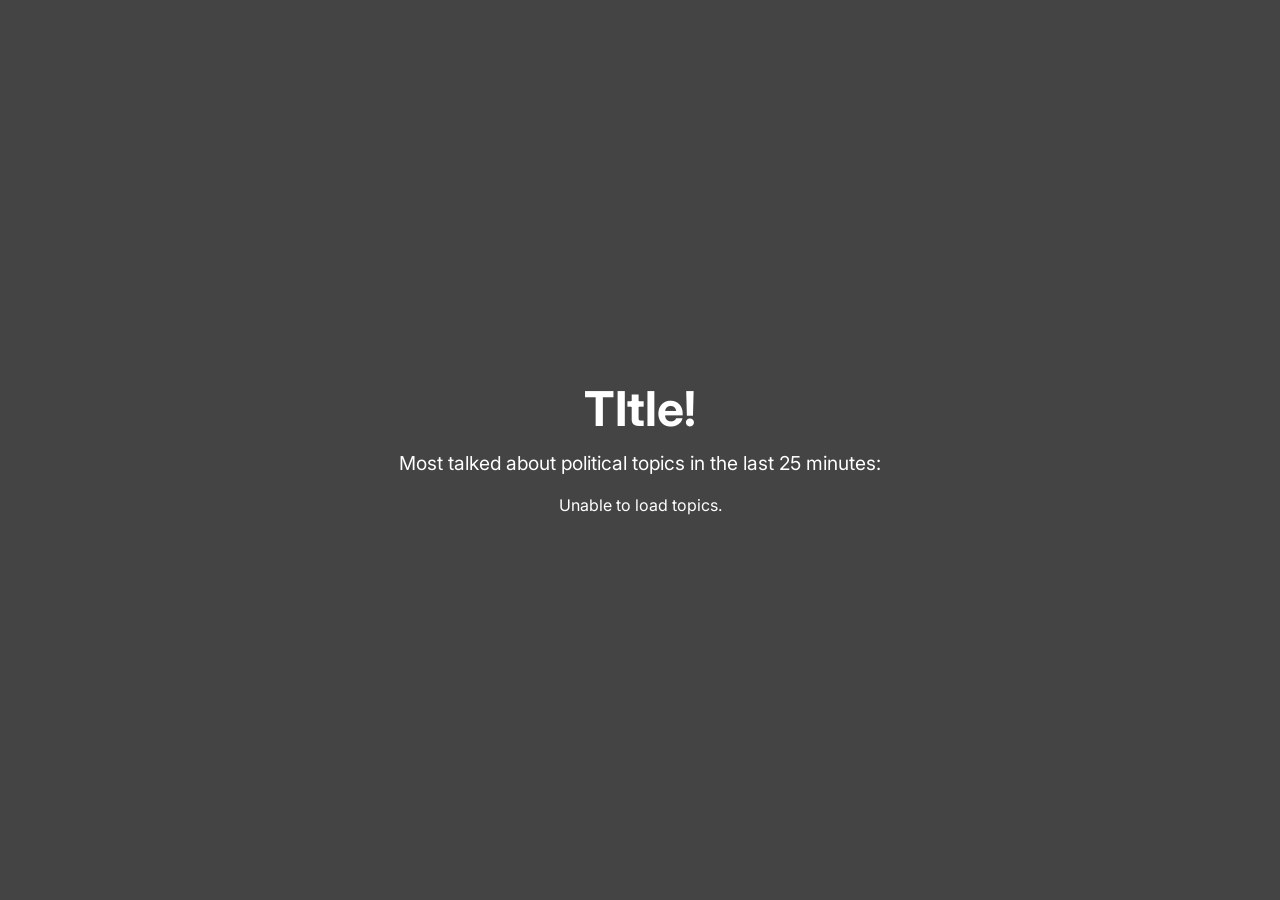
==== index.html @ a3c6a90b "Add dynamic political topics" ====
<!DOCTYPE html>
<html lang="en">
<head>
    <meta charset="UTF-8">
    <meta name="viewport" content="width=device-width, initial-scale=1.0">
    <title>TItle!</title>
    <link href="https://fonts.googleapis.com/css2?family=Inter&display=swap" rel="stylesheet">
    <style>
        body {
            margin: 0;
            padding: 0;
            font-family: 'Inter', Helvetica, Arial, sans-serif;
            background-color: #444;
            color: #fff;
            display: flex;
            flex-direction: column;
            align-items: center;
            justify-content: center;
            min-height: 100vh;
            text-align: center;
        }
        h1 {
            font-size: 3em;
            margin: 0.2em 0;
        }
        p.description {
            font-size: 1.2em;
            margin: 0.2em 0;
        }
        ul.topics {
            list-style: none;
            padding: 0;
        }
    </style>
</head>
<body>
    <h1>TItle!</h1>
    <p class="description">Most talked about political topics in the last 25 minutes:</p>
    <ul id="topics" class="topics"></ul>

    <script>
        async function fetchTopics() {
            const API_KEY = 'YOUR_NEWS_API_KEY'; // Replace with a valid NewsAPI key
            const url = `https://newsapi.org/v2/top-headlines?category=politics&pageSize=5&apiKey=${API_KEY}`;
            try {
                const resp = await fetch(url);
                if (!resp.ok) throw new Error('Network response was not ok');
                const data = await resp.json();
                const topicsEl = document.getElementById('topics');
                data.articles.forEach(article => {
                    const li = document.createElement('li');
                    li.textContent = article.title;
                    topicsEl.appendChild(li);
                });
            } catch (err) {
                const topicsEl = document.getElementById('topics');
                topicsEl.innerHTML = '<li>Unable to load topics.</li>';
            }
        }
        fetchTopics();
    </script>
</body>
</html>
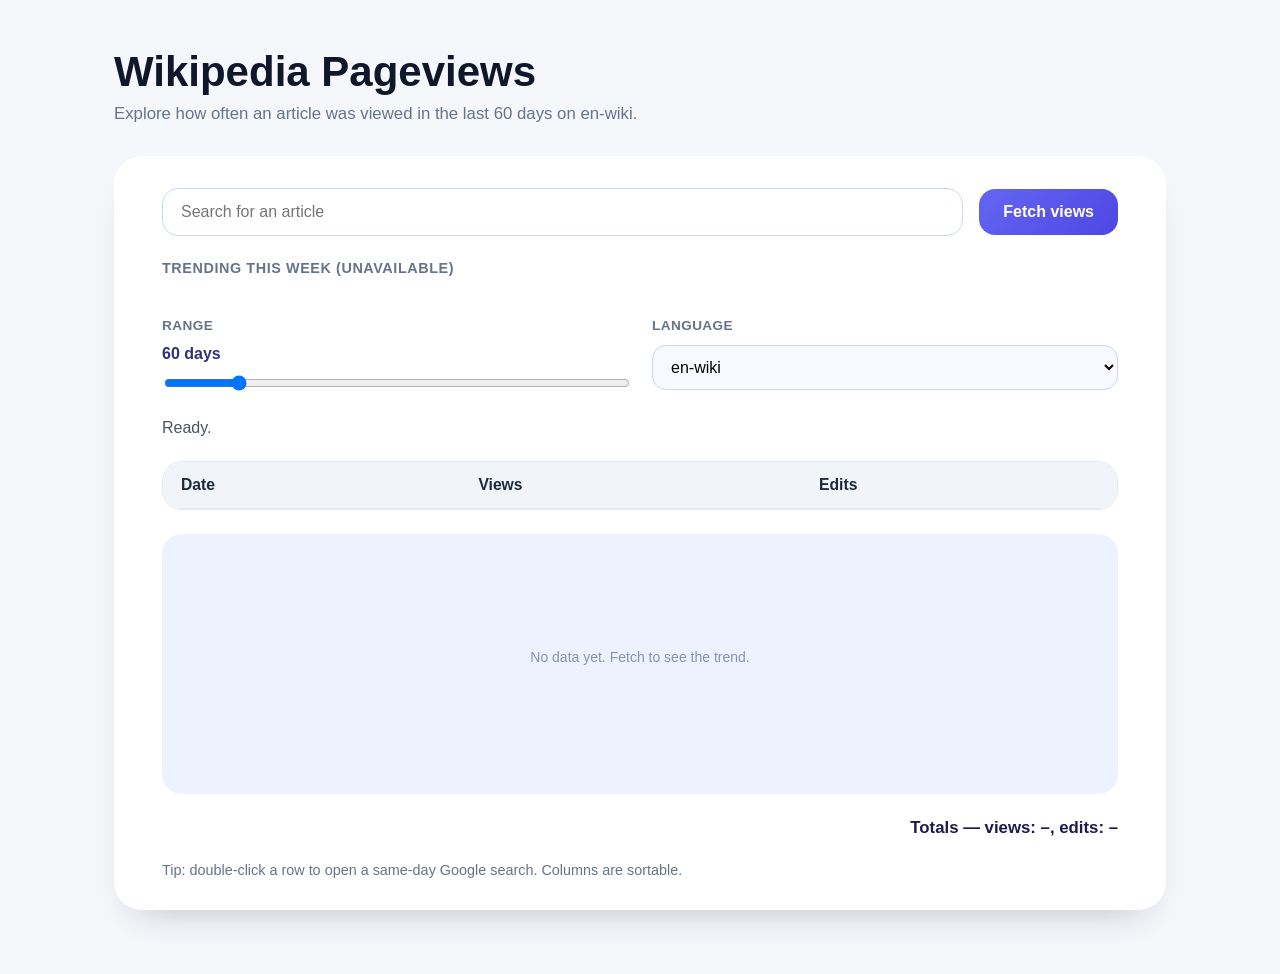
==== commit 0ae3a593: "Add web-based Wikipedia pageviews dashboard" ====
--- a/index.html
+++ b/index.html
@@ -1,63 +1,73 @@
 <!DOCTYPE html>
 <html lang="en">
 <head>
-    <meta charset="UTF-8">
-    <meta name="viewport" content="width=device-width, initial-scale=1.0">
-    <title>TItle!</title>
-    <link href="https://fonts.googleapis.com/css2?family=Inter&display=swap" rel="stylesheet">
-    <style>
-        body {
-            margin: 0;
-            padding: 0;
-            font-family: 'Inter', Helvetica, Arial, sans-serif;
-            background-color: #444;
-            color: #fff;
-            display: flex;
-            flex-direction: column;
-            align-items: center;
-            justify-content: center;
-            min-height: 100vh;
-            text-align: center;
-        }
-        h1 {
-            font-size: 3em;
-            margin: 0.2em 0;
-        }
-        p.description {
-            font-size: 1.2em;
-            margin: 0.2em 0;
-        }
-        ul.topics {
-            list-style: none;
-            padding: 0;
-        }
-    </style>
+  <meta charset="utf-8" />
+  <meta name="viewport" content="width=device-width, initial-scale=1" />
+  <title>Wikipedia Pageviews</title>
+  <link rel="stylesheet" href="styles.css" />
 </head>
 <body>
-    <h1>TItle!</h1>
-    <p class="description">Most talked about political topics in the last 25 minutes:</p>
-    <ul id="topics" class="topics"></ul>
+  <div class="app-shell">
+    <header class="app-header">
+      <h1>Wikipedia Pageviews</h1>
+      <p id="subtitle">Explore how often an article was viewed in the last 60 days on en-wiki.</p>
+    </header>
 
-    <script>
-        async function fetchTopics() {
-            const API_KEY = 'YOUR_NEWS_API_KEY'; // Replace with a valid NewsAPI key
-            const url = `https://newsapi.org/v2/top-headlines?category=politics&pageSize=5&apiKey=${API_KEY}`;
-            try {
-                const resp = await fetch(url);
-                if (!resp.ok) throw new Error('Network response was not ok');
-                const data = await resp.json();
-                const topicsEl = document.getElementById('topics');
-                data.articles.forEach(article => {
-                    const li = document.createElement('li');
-                    li.textContent = article.title;
-                    topicsEl.appendChild(li);
-                });
-            } catch (err) {
-                const topicsEl = document.getElementById('topics');
-                topicsEl.innerHTML = '<li>Unable to load topics.</li>';
-            }
-        }
-        fetchTopics();
-    </script>
+    <main class="app-main">
+      <section class="search-card">
+        <div class="search-bar">
+          <label class="sr-only" for="article-input">Article title</label>
+          <input id="article-input" type="text" placeholder="Search for an article" autocomplete="off" />
+          <button id="fetch-button" type="button">Fetch views</button>
+        </div>
+
+        <div class="suggestions">
+          <div class="suggestions-heading" id="suggestions-heading">Trending this week</div>
+          <div class="suggestions-track" id="suggestions-track"></div>
+        </div>
+
+        <div class="filters">
+          <div class="filter">
+            <label for="range-input">Range</label>
+            <output id="range-output">60 days</output>
+            <input id="range-input" type="range" min="7" max="365" value="60" />
+          </div>
+          <div class="filter">
+            <label for="language-select">Language</label>
+            <select id="language-select">
+              <option value="en.wikipedia.org">en-wiki</option>
+              <option value="he.wikipedia.org">he-wiki</option>
+            </select>
+          </div>
+        </div>
+
+        <div class="status" id="status">Ready.</div>
+
+        <div class="table-wrapper">
+          <table id="results-table">
+            <thead>
+              <tr>
+                <th data-column="date">Date</th>
+                <th data-column="views">Views</th>
+                <th data-column="edits">Edits</th>
+              </tr>
+            </thead>
+            <tbody></tbody>
+          </table>
+        </div>
+
+        <div class="chart" id="chart-container">
+          <canvas id="chart" width="800" height="220" aria-label="Pageviews chart"></canvas>
+        </div>
+
+        <div class="totals" id="totals">Totals — views: –, edits: –</div>
+        <p class="hint">Tip: double-click a row to open a same-day Google search. Columns are sortable.</p>
+      </section>
+    </main>
+  </div>
+
+  <div class="tooltip" id="tooltip" role="tooltip" hidden></div>
+
+  <script src="main.js" type="module"></script>
 </body>
 </html>
--- a/styles.css
+++ b/styles.css
@@ -0,0 +1,305 @@
+:root {
+  color-scheme: light;
+  font-family: "Inter", "SF Pro Text", "Segoe UI", Roboto, Helvetica, Arial, sans-serif;
+  background-color: #f5f7fb;
+  color: #0f172a;
+}
+
+*,
+*::before,
+*::after {
+  box-sizing: border-box;
+}
+
+body {
+  margin: 0;
+  background-color: #f5f7fb;
+  min-height: 100vh;
+}
+
+.app-shell {
+  max-width: 1100px;
+  margin: 0 auto;
+  padding: 48px 24px 64px;
+}
+
+.app-header h1 {
+  margin: 0 0 8px;
+  font-size: clamp(28px, 4vw, 42px);
+  font-weight: 700;
+}
+
+.app-header p {
+  margin: 0;
+  color: #64748b;
+  font-size: 1.05rem;
+}
+
+.search-card {
+  margin-top: 32px;
+  background: #ffffff;
+  border-radius: 28px;
+  padding: 32px clamp(24px, 4vw, 48px);
+  box-shadow: 0 20px 40px -24px rgba(15, 23, 42, 0.3);
+  display: flex;
+  flex-direction: column;
+  gap: 24px;
+}
+
+.search-bar {
+  display: flex;
+  gap: 16px;
+  align-items: center;
+}
+
+.search-bar input {
+  flex: 1;
+  border-radius: 16px;
+  border: 1px solid #cbd5f5;
+  padding: 14px 18px;
+  font-size: 1rem;
+  transition: box-shadow 0.2s ease, border 0.2s ease;
+}
+
+.search-bar input:focus {
+  outline: none;
+  border-color: #6366f1;
+  box-shadow: 0 0 0 3px rgba(99, 102, 241, 0.25);
+}
+
+.search-bar button {
+  border: none;
+  background: linear-gradient(135deg, #6366f1, #4f46e5);
+  color: #fff;
+  font-weight: 600;
+  font-size: 1rem;
+  padding: 14px 24px;
+  border-radius: 16px;
+  cursor: pointer;
+  transition: transform 0.15s ease, box-shadow 0.15s ease;
+}
+
+.search-bar button:hover:not(:disabled) {
+  transform: translateY(-1px);
+  box-shadow: 0 10px 18px -10px rgba(79, 70, 229, 0.6);
+}
+
+.search-bar button:disabled {
+  opacity: 0.6;
+  cursor: wait;
+}
+
+.filters {
+  display: grid;
+  grid-template-columns: repeat(auto-fit, minmax(220px, 1fr));
+  gap: 24px;
+}
+
+.filter label {
+  display: block;
+  font-size: 0.85rem;
+  font-weight: 600;
+  letter-spacing: 0.03em;
+  text-transform: uppercase;
+  color: #64748b;
+  margin-bottom: 12px;
+}
+
+.filter output {
+  display: block;
+  font-weight: 600;
+  margin-bottom: 10px;
+  color: #312e81;
+}
+
+.filter input[type="range"] {
+  width: 100%;
+}
+
+.filter select {
+  width: 100%;
+  border-radius: 14px;
+  border: 1px solid #cbd5f5;
+  padding: 12px 14px;
+  font-size: 1rem;
+  background: #f8f9ff;
+}
+
+.suggestions {
+  display: flex;
+  flex-direction: column;
+  gap: 14px;
+}
+
+.suggestions-heading {
+  font-size: 0.9rem;
+  font-weight: 600;
+  color: #64748b;
+  text-transform: uppercase;
+  letter-spacing: 0.04em;
+}
+
+.suggestions-track {
+  display: flex;
+  gap: 12px;
+  overflow-x: auto;
+  padding-bottom: 4px;
+  scroll-snap-type: x mandatory;
+}
+
+.suggestions-track::-webkit-scrollbar {
+  height: 6px;
+}
+
+.suggestions-track::-webkit-scrollbar-thumb {
+  background: rgba(99, 102, 241, 0.4);
+  border-radius: 999px;
+}
+
+.suggestion-button {
+  scroll-snap-align: start;
+  border: none;
+  background: #eef2ff;
+  color: #1f2937;
+  border-radius: 999px;
+  padding: 10px 18px;
+  font-size: 0.9rem;
+  font-weight: 600;
+  cursor: pointer;
+  transition: background 0.2s ease, transform 0.2s ease;
+  white-space: nowrap;
+}
+
+.suggestion-button:hover {
+  background: #d9ddff;
+  transform: translateY(-1px);
+}
+
+.status {
+  font-size: 1rem;
+  color: #475569;
+}
+
+.table-wrapper {
+  border-radius: 20px;
+  border: 1px solid #e2e8f0;
+  overflow: hidden;
+}
+
+#results-table {
+  width: 100%;
+  border-collapse: collapse;
+  font-size: 0.98rem;
+}
+
+#results-table thead {
+  background: #f1f5f9;
+}
+
+#results-table th,
+#results-table td {
+  padding: 14px 18px;
+  text-align: left;
+  border-bottom: 1px solid #e2e8f0;
+}
+
+#results-table th {
+  font-weight: 700;
+  color: #1e293b;
+  cursor: pointer;
+  user-select: none;
+}
+
+#results-table td:nth-child(2),
+#results-table td:nth-child(3) {
+  text-align: right;
+  font-variant-numeric: tabular-nums;
+}
+
+#results-table tbody tr:hover {
+  background: rgba(99, 102, 241, 0.08);
+}
+
+#results-table tbody tr.selected {
+  background: rgba(79, 70, 229, 0.16);
+}
+
+.chart {
+  background: #eef2ff;
+  border-radius: 20px;
+  padding: 18px 20px;
+}
+
+#chart {
+  width: 100%;
+  height: 220px;
+}
+
+.totals {
+  text-align: right;
+  font-weight: 600;
+  color: #1e1b4b;
+  font-size: 1.05rem;
+}
+
+.hint {
+  margin: 0;
+  font-size: 0.9rem;
+  color: #64748b;
+}
+
+.tooltip {
+  position: fixed;
+  max-width: 320px;
+  background: #ffffff;
+  color: #1f2937;
+  border-radius: 12px;
+  border: 1px solid rgba(15, 23, 42, 0.12);
+  padding: 12px 14px;
+  box-shadow: 0 18px 40px -25px rgba(15, 23, 42, 0.45);
+  font-size: 0.85rem;
+  pointer-events: none;
+  z-index: 50;
+}
+
+.tooltip[data-visible="true"] {
+  visibility: visible;
+  opacity: 1;
+}
+
+.tooltip[hidden] {
+  visibility: hidden;
+  opacity: 0;
+}
+
+.sr-only {
+  position: absolute;
+  width: 1px;
+  height: 1px;
+  padding: 0;
+  margin: -1px;
+  overflow: hidden;
+  clip: rect(0, 0, 0, 0);
+  white-space: nowrap;
+  border: 0;
+}
+
+@media (max-width: 720px) {
+  .search-card {
+    border-radius: 20px;
+    padding: 28px 20px;
+  }
+
+  .search-bar {
+    flex-direction: column;
+    align-items: stretch;
+  }
+
+  .search-bar button {
+    width: 100%;
+  }
+
+  .filters {
+    grid-template-columns: 1fr;
+  }
+}
